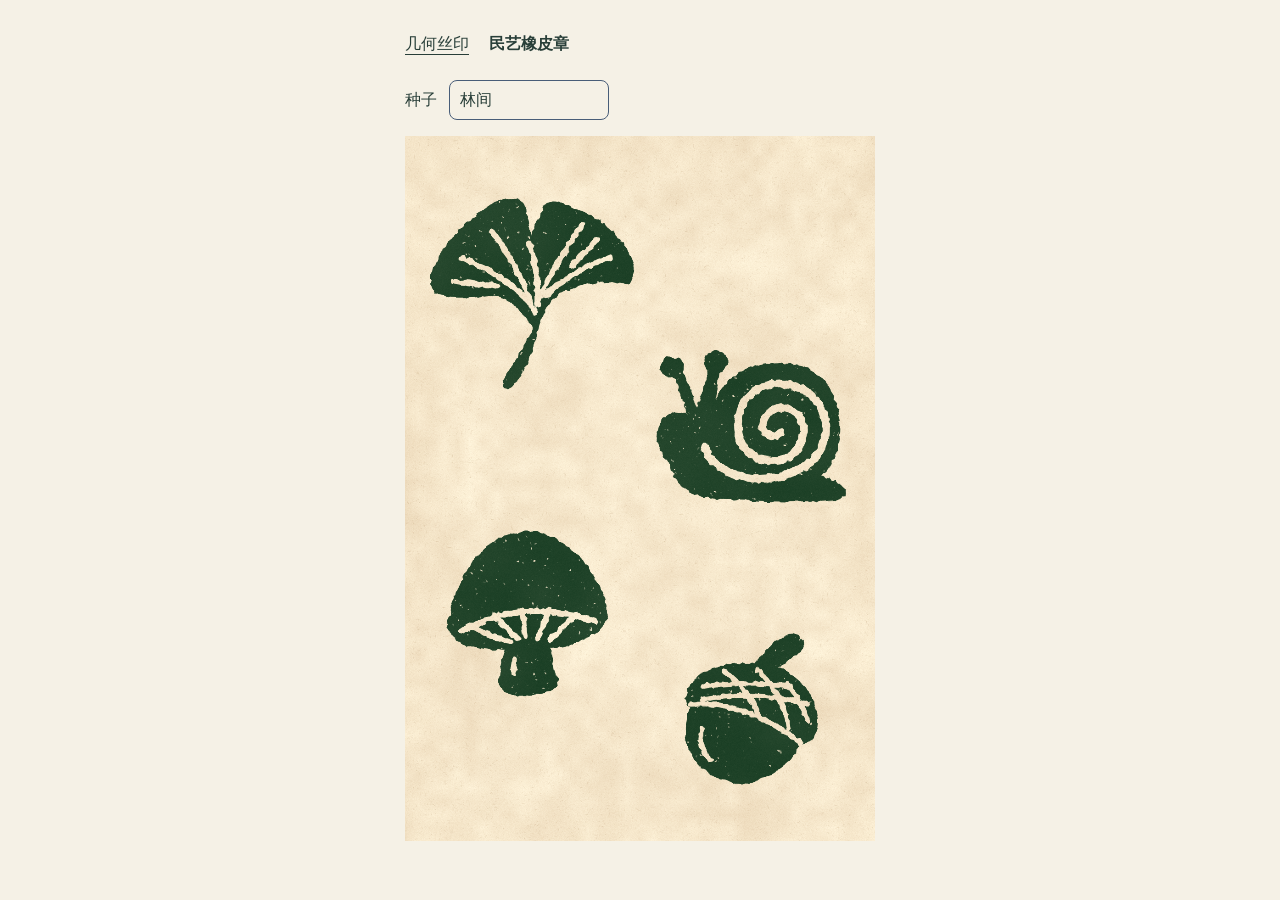
==== stamps.html @ 608d2f52 "Add a seeded folk rubber stamp generator" ====
<!doctype html>
<html lang="zh-CN">
<head>
  <meta charset="utf-8">
  <meta name="viewport" content="width=device-width, initial-scale=1">
  <meta name="color-scheme" content="light dark">
  <title>民艺橡皮章 · Niltavi Banner</title>
  <link rel="stylesheet" href="src/preview.css">
  <script defer src="src/stamp-motifs.js"></script>
  <script defer src="src/stamp.js"></script>
  <script defer src="src/preview.js"></script>
</head>
<body>
<main data-generator="stamp">
  <nav class="generator-nav" aria-label="生成器">
    <a href="index.html">几何丝印</a>
    <a href="stamps.html" aria-current="page">民艺橡皮章</a>
  </nav>
  <div class="seed-field">
    <label for="poster-seed">种子</label>
    <input id="poster-seed" type="text" maxlength="48" autocomplete="off" spellcheck="false">
  </div>
  <canvas data-poster width="1024" height="1536" role="img" aria-label="暖米白纸上的四枚深墨绿色手刻印章"></canvas>
  <span class="sr-only" data-status aria-live="polite"></span>
</main>
</body>
</html>
---- src/preview.css ----
/* Static token subset from Niltavi UI's palette.css and niltava.css. */
:root {
  --color-paper: oklch(0.958 0.015 90.2);
  --color-ink: oklch(0.343 0.030 175.6);
  --color-throat-975: oklch(0.186 0.038 266.6);
  --color-niltava-700: oklch(0.472 0.211 270.0);
  --color-niltava-300: oklch(0.812 0.094 259.9);
  --color-slate-300: oklch(0.811 0.036 254.9);
  --color-slate-700: oklch(0.472 0.051 254.9);
  --font-sans: "DM Sans", "PingFang SC", "Microsoft YaHei", system-ui, sans-serif;
  --background: light-dark(var(--color-paper), var(--color-throat-975));
  --foreground: light-dark(var(--color-ink), var(--color-paper));
  --accent: light-dark(var(--color-niltava-700), var(--color-niltava-300));
  --border: light-dark(var(--color-slate-700), var(--color-slate-300));
  color-scheme: light dark;
  background-color: var(--background);
  color: var(--foreground);
  font: 1rem/1.45 var(--font-sans);
}

body { margin: 0; }

main {
  box-sizing: border-box;
  display: grid;
  gap: 1rem;
  width: 100%;
  margin-inline: auto;
  padding: 1.5rem 1rem;
}

@media (min-width: 576px) { main { max-width: 540px; } }
@media (min-width: 768px) { main { max-width: 720px; } }
@media (min-width: 992px) { main { max-width: 960px; } }
@media (min-width: 1200px) { main { max-width: 1140px; } }
@media (min-width: 1400px) { main { max-width: 1320px; } }

.generator-nav, .seed-field, canvas { justify-self: center; width: min(100%, 470px); }

.generator-nav { display: flex; flex-wrap: wrap; gap: 0.375rem 1.25rem; }
.generator-nav a {
  display: inline-flex;
  align-items: center;
  min-height: 2.5rem;
  color: inherit;
  text-decoration: underline;
  text-underline-offset: 0.3em;
}
.generator-nav [aria-current="page"] { font-weight: 600; text-decoration: none; }

.seed-field { display: flex; align-items: center; gap: 0.75rem; }

.seed-field input {
  box-sizing: border-box;
  width: 10rem;
  min-width: 0;
  min-height: 2.5rem;
  padding: 0 0.625rem;
  border: 1px solid var(--border);
  border-radius: 0.5rem;
  background: var(--background);
  color: inherit;
  font: inherit;
  font-variant-numeric: tabular-nums;
}

.generator-nav a:focus-visible, .seed-field input:focus-visible { outline: 2px solid var(--accent); outline-offset: 2px; }
canvas { display: block; height: auto; }
.sr-only { position: absolute; width: 1px; height: 1px; overflow: hidden; clip-path: inset(50%); }
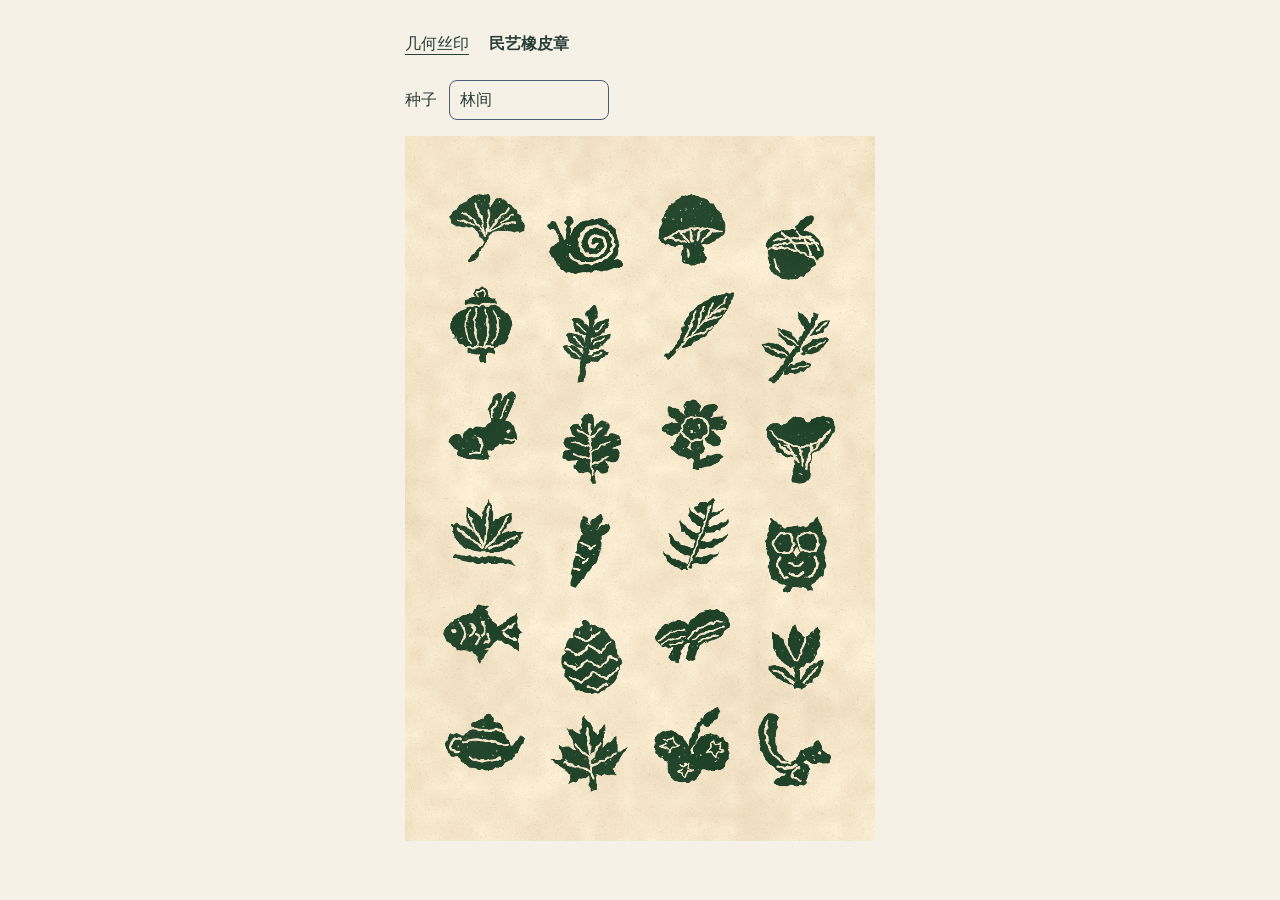
==== commit 7c7d9e45: "Lay out 24 rubber stamps in staggered columns" ====
--- a/stamps.html
+++ b/stamps.html
@@ -20,7 +20,7 @@
     <label for="poster-seed">种子</label>
     <input id="poster-seed" type="text" maxlength="48" autocomplete="off" spellcheck="false">
   </div>
-  <canvas data-poster width="1024" height="1536" role="img" aria-label="暖米白纸上的四枚深墨绿色手刻印章"></canvas>
+  <canvas data-poster width="1024" height="1536" role="img" aria-label="暖米白纸上交错排成六行四列的深墨绿色手刻印章"></canvas>
   <span class="sr-only" data-status aria-live="polite"></span>
 </main>
 </body>
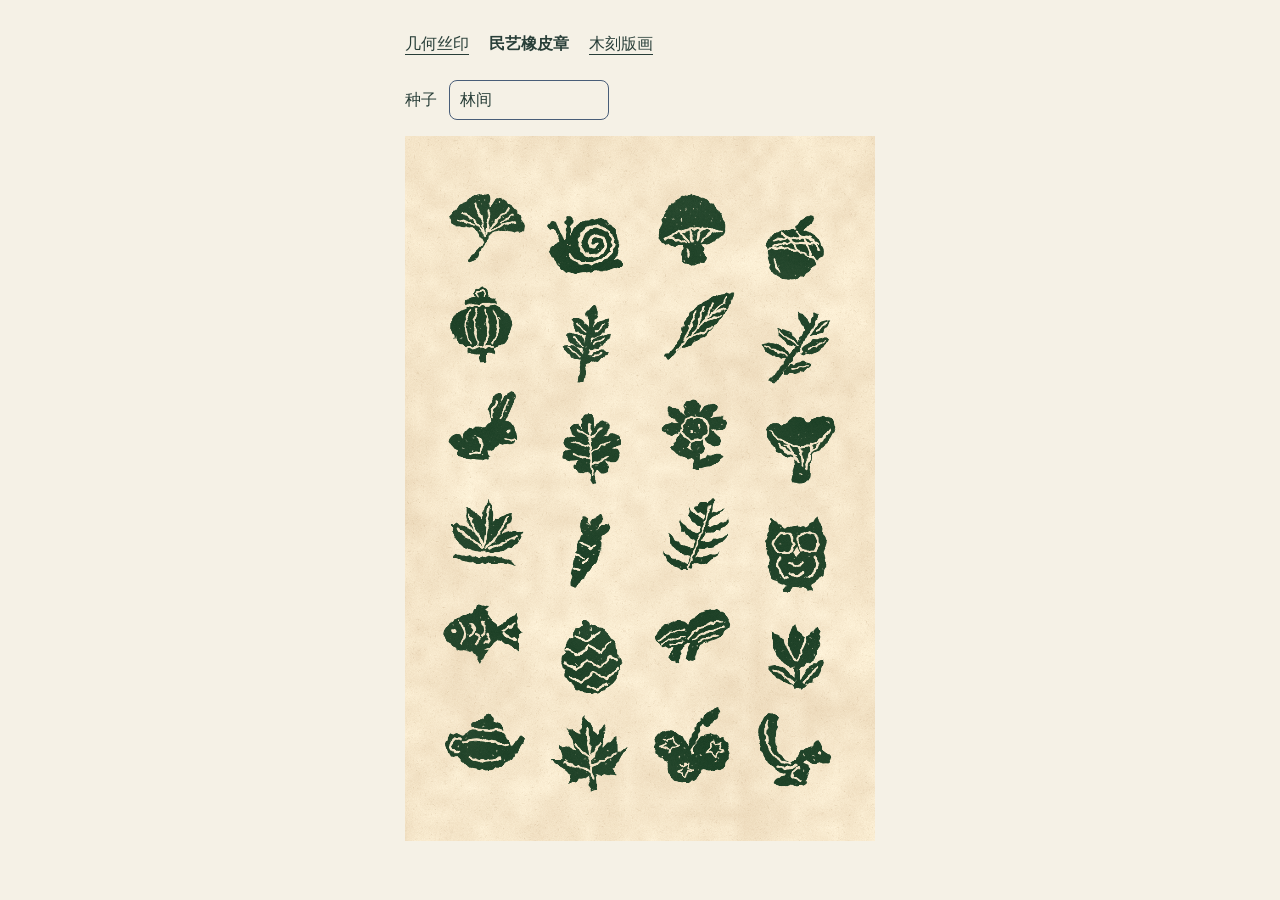
==== commit 2a9a6439: "Add 50 woodcut motifs and a seeded preview" ====
--- a/stamps.html
+++ b/stamps.html
@@ -15,6 +15,7 @@
   <nav class="generator-nav" aria-label="生成器">
     <a href="index.html">几何丝印</a>
     <a href="stamps.html" aria-current="page">民艺橡皮章</a>
+    <a href="woodcut.html">木刻版画</a>
   </nav>
   <div class="seed-field">
     <label for="poster-seed">种子</label>
